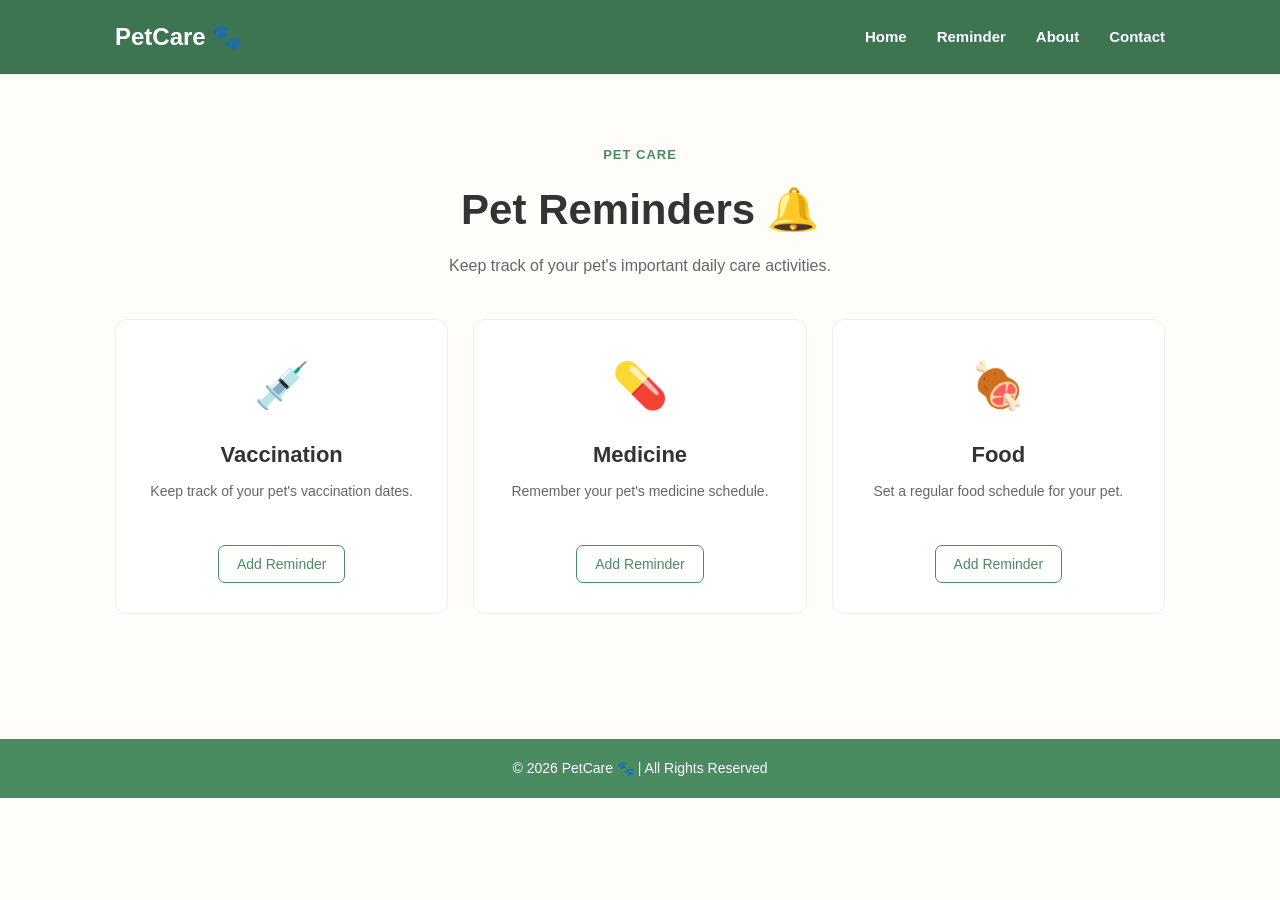
==== reminder.html @ f310e639 "Add files via upload" ====
<!DOCTYPE html>
<html lang="en">
<head>
    <meta charset="UTF-8">
    <meta name="viewport" content="width=device-width, initial-scale=1.0">

    <title>Pet Reminders | PetCare</title>

    <link rel="stylesheet" href="reminder.css">
</head>

<body>

    <!-- Header -->

    <header>
        <nav class="navbar">

            <div class="logo">
                PetCare 🐾
            </div>

            <ul class="nav-links">
                <li><a href="index.html">Home</a></li>
                <li><a href="reminder.html">Reminder</a></li>
                <li><a href="about.html">About</a></li>
                <li><a href="contact.html">Contact</a></li>
            </ul>

            <button class="menu-btn" id="menuBtn">☰</button>

        </nav>
    </header>


    <!-- Reminder Section -->

    <main>

        <section class="reminder-page">

            <p class="section-label">PET CARE</p>

            <h1>Pet Reminders 🔔</h1>

            <p class="reminder-intro">
                Keep track of your pet's important daily care activities.
            </p>


            <!-- Reminder Cards -->

            <div class="reminder-box">

                <!-- Vaccination -->

                <div class="reminder-card" data-type="vaccination">

                    <div class="card-icon">
                        💉
                    </div>

                    <h2>Vaccination</h2>

                    <p>
                        Keep track of your pet's vaccination dates.
                    </p>

                    <button class="reminder-btn">
                        Add Reminder
                    </button>

                </div>


                <!-- Medicine -->

                <div class="reminder-card" data-type="medicine">

                    <div class="card-icon">
                        💊
                    </div>

                    <h2>Medicine</h2>

                    <p>
                        Remember your pet's medicine schedule.
                    </p>

                    <button class="reminder-btn">
                        Add Reminder
                    </button>

                </div>


                <!-- Food -->

                <div class="reminder-card" data-type="food">

                    <div class="card-icon">
                        🍖
                    </div>

                    <h2>Food</h2>

                    <p>
                        Set a regular food schedule for your pet.
                    </p>

                    <button class="reminder-btn">
                        Add Reminder
                    </button>

                </div>

            </div>


            <!-- Saved Reminders -->

            <div id="savedReminders"></div>

        </section>

    </main>


    <!-- Reminder Modal -->

    <div class="modal" id="reminderModal">

        <div class="modal-content">

            <button
                class="close-btn"
                id="reminderClose">
                &times;
            </button>

            <h2 id="modalTitle">
                Add Reminder 🐾
            </h2>


            <form id="reminderForm">

                <input
                    type="text"
                    id="petName"
                    placeholder="Pet Name"
                    required
                >


                <input
                    type="text"
                    id="reminderName"
                    placeholder="Reminder Name"
                    required
                >


                <label for="reminderDate">
                    Date
                </label>

                <input
                    type="date"
                    id="reminderDate"
                    required
                >


                <div id="timeField">

                    <label for="reminderTime">
                        Time
                    </label>

                    <input
                        type="time"
                        id="reminderTime"
                    >

                </div>


                <button
                    type="submit"
                    class="primary-btn">
                    Save Reminder
                </button>

            </form>

        </div>

    </div>


    <!-- Footer -->

    <footer>

        <p>
            © 2026 PetCare 🐾 | All Rights Reserved
        </p>

    </footer>


    <script src="reminder.js"></script>

</body>
</html>
---- reminder.css ----
/* =========================
   RESET
========================= */

* {
    margin: 0;
    padding: 0;
    box-sizing: border-box;
}

html {
    scroll-behavior: smooth;
}

body {
    font-family: Arial, sans-serif;
    background-color: #fffdf9;
    color: #333;
    line-height: 1.6;
}


/* =========================
   HEADER
========================= */

header {
    background-color: #3d7452;
    border-bottom: 1px solid #eeeeee;
}

.navbar {
    max-width: 1100px;
    margin: auto;
    padding: 18px 25px;

    display: flex;
    align-items: center;
    justify-content: space-between;
}

.logo {
    font-size: 24px;
    font-weight: bold;
    color: white;
}

.nav-links {
    list-style: none;
    display: flex;
    gap: 30px;
}

.nav-links a {
    text-decoration: none;
    color: white;
    font-size: 15px;
    font-weight: bold;
}

.nav-links a:hover {
    color: #4b8b62;
}

.menu-btn {
    display: none;
    border: none;
    background: none;
    font-size: 25px;
    cursor: pointer;
}


/* =========================
   REMINDER PAGE
========================= */

.reminder-page {
    max-width: 1100px;
    min-height: 650px;

    margin: auto;
    padding: 70px 25px 80px;

    text-align: center;
}

.section-label {
    color: #4b8b62;
    font-size: 13px;
    font-weight: bold;
    letter-spacing: 1px;
}

.reminder-page h1 {
    font-size: 42px;
    margin: 10px 0;
}

.reminder-intro {
    color: #666;
    margin-bottom: 40px;
}


/* =========================
   REMINDER CARDS
========================= */

.reminder-box {
    display: grid;
    grid-template-columns: repeat(3, 1fr);
    gap: 25px;
    margin-top: 30px;
}

.reminder-card {
    background-color: #ffffff;

    border: 1px solid #eeeeee;
    border-radius: 12px;

    padding: 30px 25px;

    text-align: center;
}

.card-icon {
    font-size: 45px;
    margin-bottom: 15px;
}

.reminder-card h2 {
    font-size: 22px;
    margin-bottom: 8px;
}

.reminder-card p {
    color: #666;
    font-size: 14px;
    min-height: 45px;
    margin-bottom: 20px;
}


/* =========================
   ADD REMINDER BUTTON
========================= */

.reminder-btn {
    border: 1px solid #4b8b62;
    background-color: transparent;

    color: #4b8b62;

    padding: 10px 18px;
    border-radius: 7px;

    cursor: pointer;
    font-size: 14px;
}

.reminder-btn:hover {
    background-color: #4b8b62;
    color: #ffffff;
}


/* =========================
   SAVED REMINDERS
========================= */

#savedReminders {
    max-width: 800px;
    margin: 45px auto 0;
    text-align: left;
}

#savedReminders h3 {
    margin-bottom: 15px;
    font-size: 22px;
}

.saved-reminder {
    background-color: #ffffff;

    border: 1px solid #eeeeee;
    border-left: 4px solid #4b8b62;

    border-radius: 8px;

    padding: 16px 18px;
    margin-bottom: 12px;
}

.saved-reminder h4 {
    font-size: 17px;
    margin-bottom: 5px;
}

.saved-reminder p {
    color: #666;
    font-size: 14px;
}

.delete-reminder {
    margin-top: 8px;

    border: none;
    background: none;

    color: #d9534f;

    cursor: pointer;
    font-size: 13px;
}


/* =========================
   MODAL
========================= */

.modal {
    display: none;

    position: fixed;
    inset: 0;

    background-color: rgba(0, 0, 0, 0.45);

    align-items: center;
    justify-content: center;

    padding: 20px;

    z-index: 1000;
}

.modal-content {
    position: relative;

    background-color: #ffffff;

    width: 100%;
    max-width: 430px;

    padding: 30px;

    border-radius: 12px;
}

.modal-content h2 {
    margin-bottom: 20px;
    font-size: 24px;
}


/* =========================
   CLOSE BUTTON
========================= */

.close-btn {
    position: absolute;

    top: 10px;
    right: 15px;

    border: none;
    background: none;

    font-size: 28px;
    color: #555;

    cursor: pointer;
}


/* =========================
   REMINDER FORM
========================= */

#reminderForm {
    display: flex;
    flex-direction: column;
    gap: 12px;
}

#reminderForm input {
    width: 100%;

    padding: 12px;

    border: 1px solid #dddddd;
    border-radius: 7px;

    font-family: inherit;
    font-size: 14px;
}

#reminderForm input:focus {
    outline: none;
    border-color: #4b8b62;
}

#reminderForm label {
    font-size: 13px;
    color: #555;
    text-align: left;
    margin-top: 3px;
}

#reminderForm .primary-btn {
    margin-top: 8px;
}


/* =========================
   PRIMARY BUTTON
========================= */

.primary-btn {
    display: inline-block;

    background-color: #4b8b62;
    color: #ffffff;

    border: 1px solid #4b8b62;
    border-radius: 7px;

    padding: 11px 20px;

    font-family: inherit;
    font-size: 14px;

    cursor: pointer;
    text-decoration: none;
}

.primary-btn:hover {
    background-color: #3d7452;
}


/* =========================
   FOOTER
========================= */

footer {
    background-color: #4b8b62;
    color: #ffffff;

    text-align: center;

    padding: 18px;

    font-size: 14px;
}


/* =========================
   MOBILE RESPONSIVE
========================= */

@media (max-width: 768px) {

    .navbar {
        padding: 16px 20px;
    }

    .nav-links {
        display: none;

        position: absolute;

        top: 65px;
        left: 0;

        width: 100%;

        background-color: #ffffff;

        flex-direction: column;
        align-items: center;

        gap: 18px;

        padding: 20px;

        border-bottom: 1px solid #eeeeee;

        z-index: 999;
    }

    .nav-links.active {
        display: flex;
    }

    .menu-btn {
        display: block;
    }


    .reminder-page {
        padding: 50px 20px 60px;
    }

    .reminder-page h1 {
        font-size: 34px;
    }

    .reminder-box {
        grid-template-columns: 1fr;
        gap: 18px;
    }

    .reminder-card {
        padding: 25px 20px;
    }

    .card-icon {
        font-size: 40px;
    }


    .modal-content {
        padding: 25px 20px;
    }

    footer {
        font-size: 13px;
    }
}
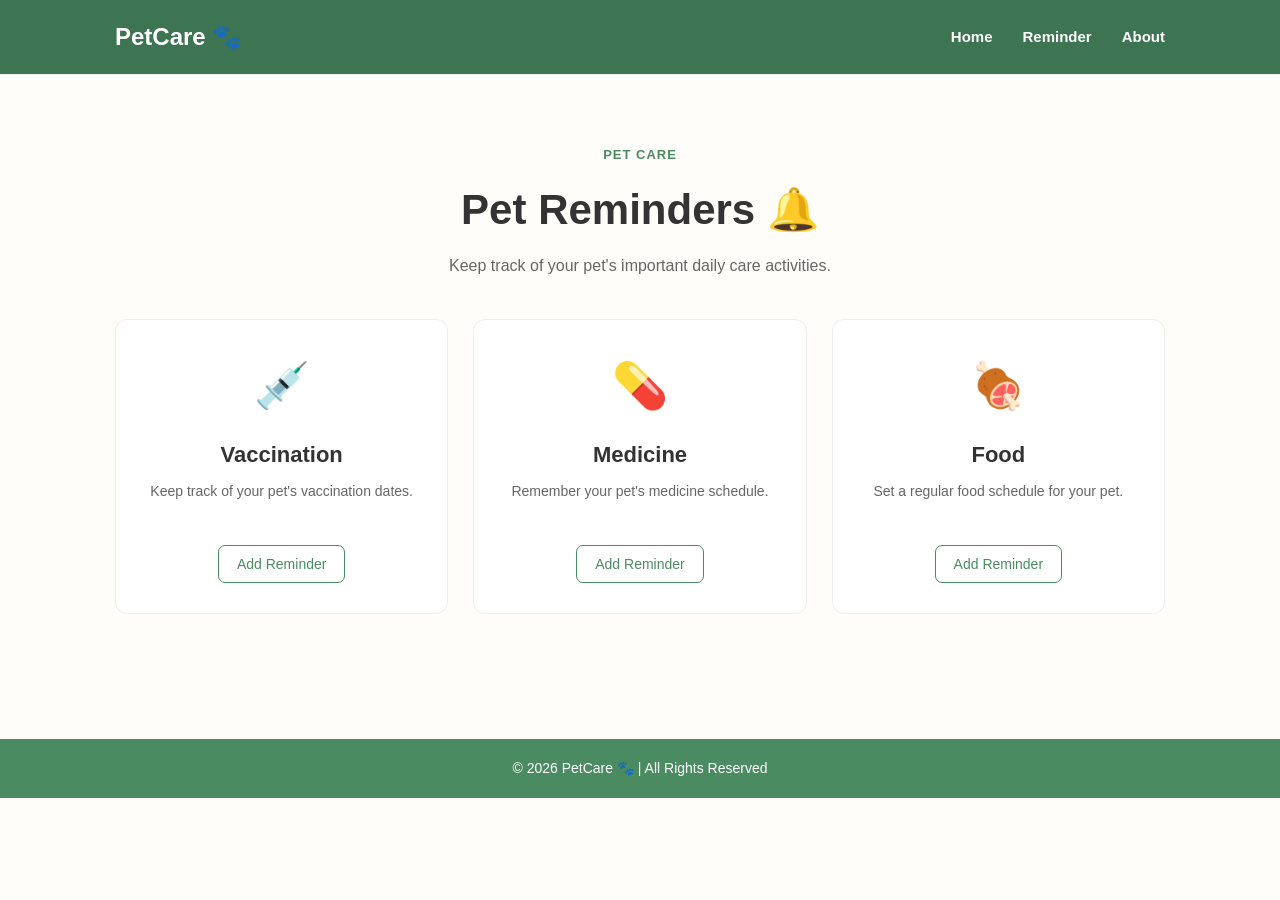
==== commit 9c4391dd: "Add files via upload" ====
--- a/reminder.html
+++ b/reminder.html
@@ -24,7 +24,6 @@
                 <li><a href="index.html">Home</a></li>
                 <li><a href="reminder.html">Reminder</a></li>
                 <li><a href="about.html">About</a></li>
-                <li><a href="contact.html">Contact</a></li>
             </ul>
 
             <button class="menu-btn" id="menuBtn">☰</button>
--- a/reminder.css
+++ b/reminder.css
@@ -68,6 +68,7 @@
     background: none;
     font-size: 25px;
     cursor: pointer;
+    color: white;
 }
 
 
@@ -377,7 +378,7 @@
 
         width: 100%;
 
-        background-color: #ffffff;
+        background-color: white;
 
         flex-direction: column;
         align-items: center;
@@ -388,7 +389,7 @@
 
         border-bottom: 1px solid #eeeeee;
 
-        z-index: 999;
+        z-index: 1000;
     }
 
     .nav-links.active {
@@ -397,6 +398,7 @@
 
     .menu-btn {
         display: block;
+        color: white;
     }
 
 
